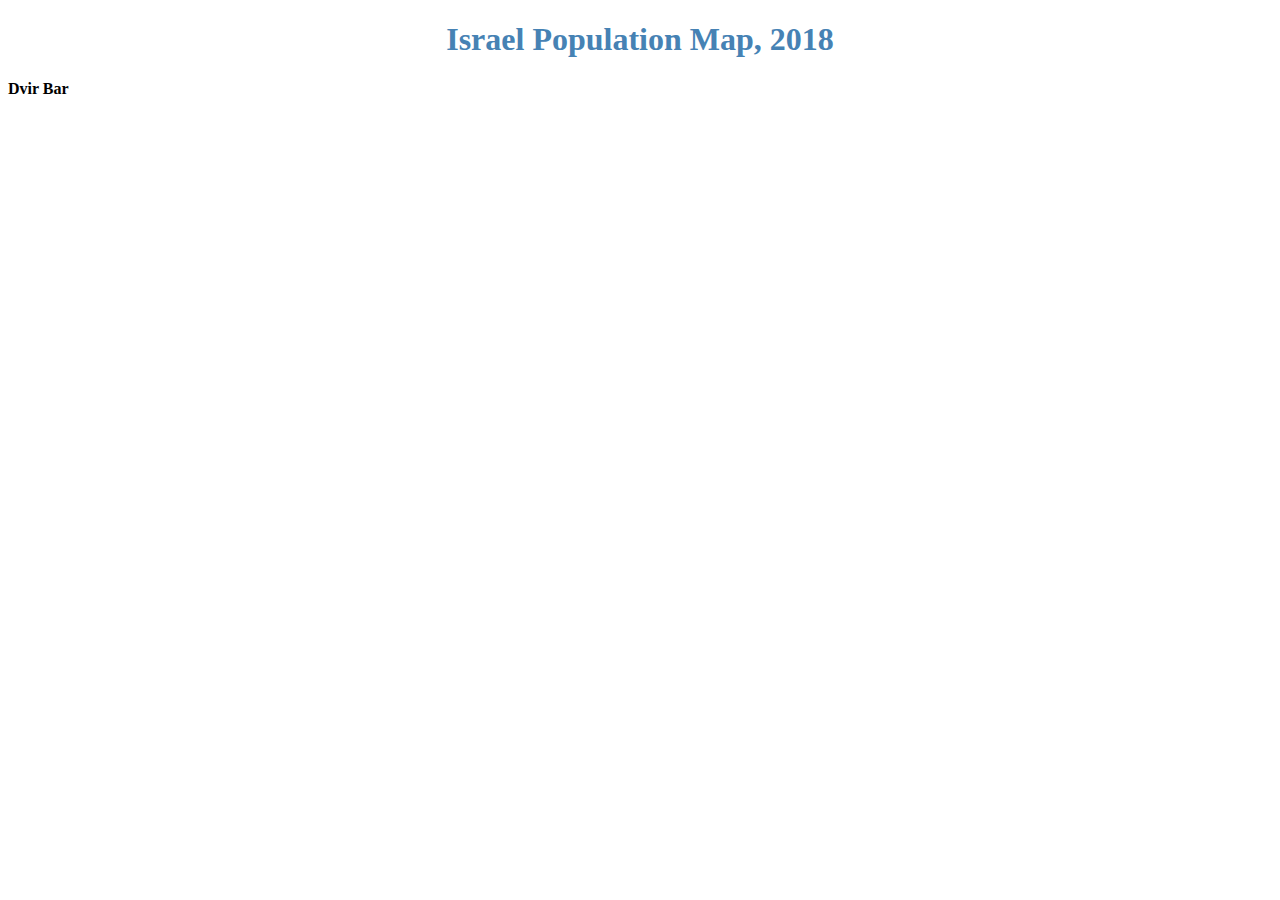
==== index.html @ 68dc2f06 "Rename israelgeo.html to index.html" ====
<!DOCTYPE html>
<html> 
  <head>

    <!-- Meta Tag -->
    <meta charset="utf-8">
    <title> </title>
    <!-- CSS Stylesheet -->
    <link rel="stylesheet" type="text/css" href="israelstyle.css">
    <!-- D3.js Source -->
    <script type= "text/javascript" src="http://d3js.org/d3.v5.min.js"></script>       
  </head>
  <body>
    <h1 style = "text-align:center; color:steelblue"><bold> Israel Population Map, 2018 </bold></h1>
            <script src="topojson.js"></script>
    <script type="text/javascript" src="israel.js"></script>
    <!-- Submission Info -->
    <!--<h4>Created by "Your Name" </h4>-->
      <h4>Dvir Bar</h4>
<!-- sources used are mentioned in the js file     -->
    <!--<h4>Description: r</h4>-->
   
    <!--<h4>Files Submitted:</h4>-->
    
    <!--<ul>

    </ul>-->
      
    <!--<h4> Sources: </h4>-->
      
      
      
  </body>
</html>
---- israelstyle.css ----
path {
stroke: white;
stroke-width: 0.90px;
/*fill: lightblue;*/
}


div.tooltip {
/*    css for the toolip*/
  position: absolute;
  width: 240px;
  height: 100px;
  font: 10px sans-serif;
  background: lightsteelblue;
  border-radius: 8px;
}
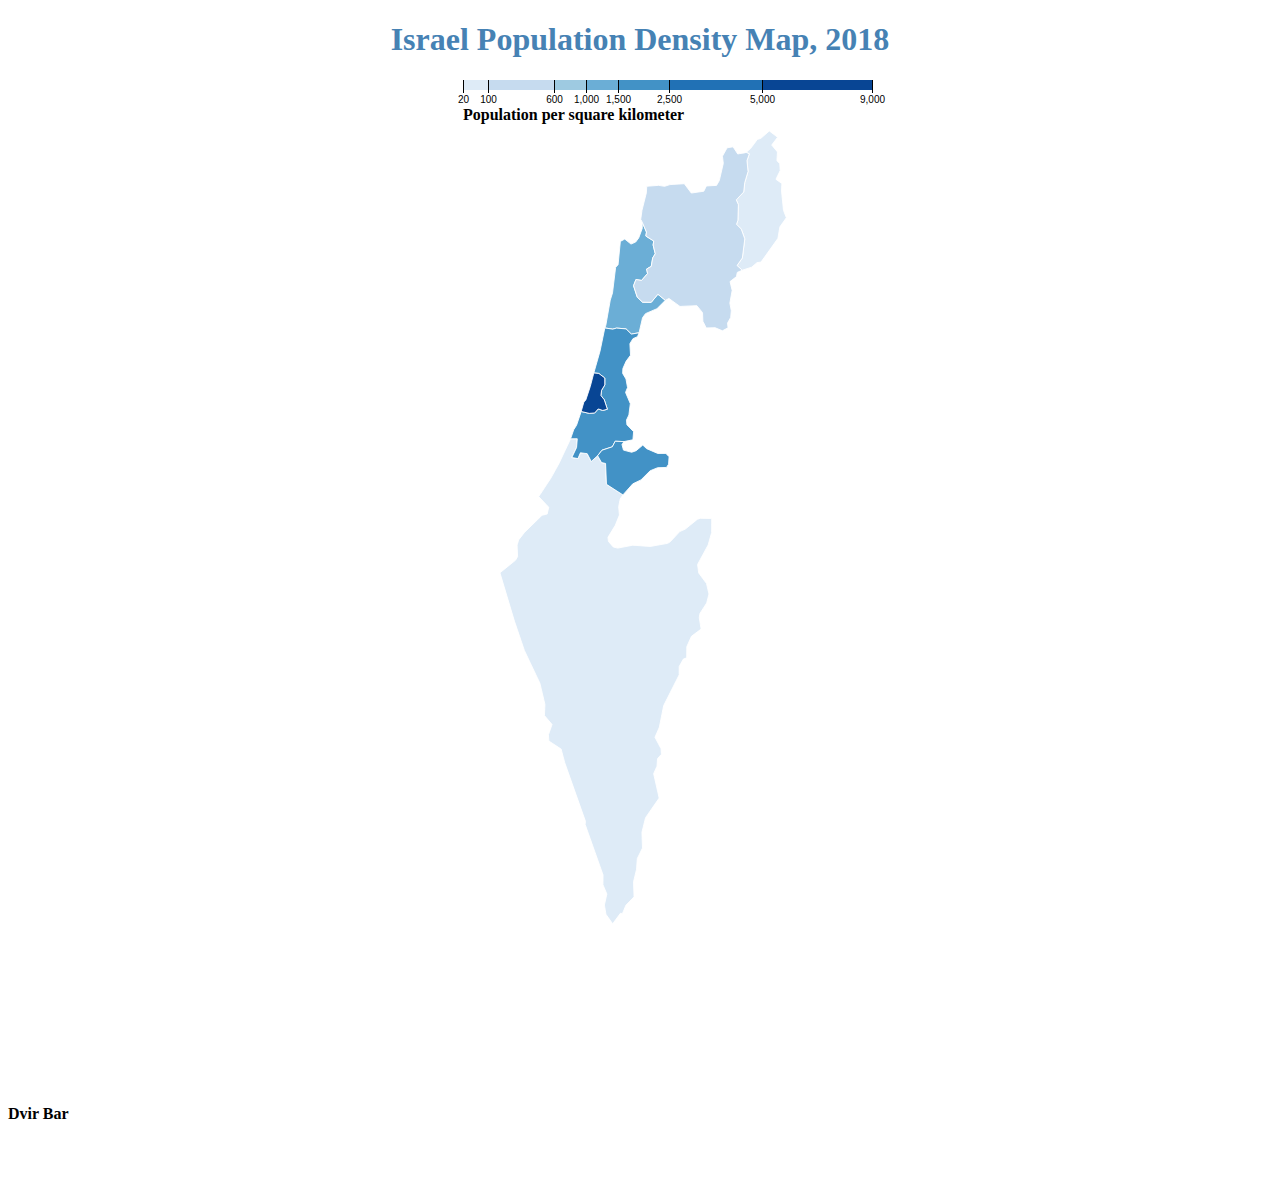
==== commit 58ff67f1: "Update index.html" ====
--- a/index.html
+++ b/index.html
@@ -8,10 +8,11 @@
     <!-- CSS Stylesheet -->
     <link rel="stylesheet" type="text/css" href="israelstyle.css">
     <!-- D3.js Source -->
-    <script type= "text/javascript" src="http://d3js.org/d3.v5.min.js"></script>       
+<!--     <script type= "text/javascript" src="https://d3js.org/d3.v5.min.js"></script> -->
+    <script src="d3.js"></script>
   </head>
   <body>
-    <h1 style = "text-align:center; color:steelblue"><bold> Israel Population Map, 2018 </bold></h1>
+    <h1 style = "text-align:center; color:steelblue"><bold> Israel Population Density Map, 2018 </bold></h1>
             <script src="topojson.js"></script>
     <script type="text/javascript" src="israel.js"></script>
     <!-- Submission Info -->
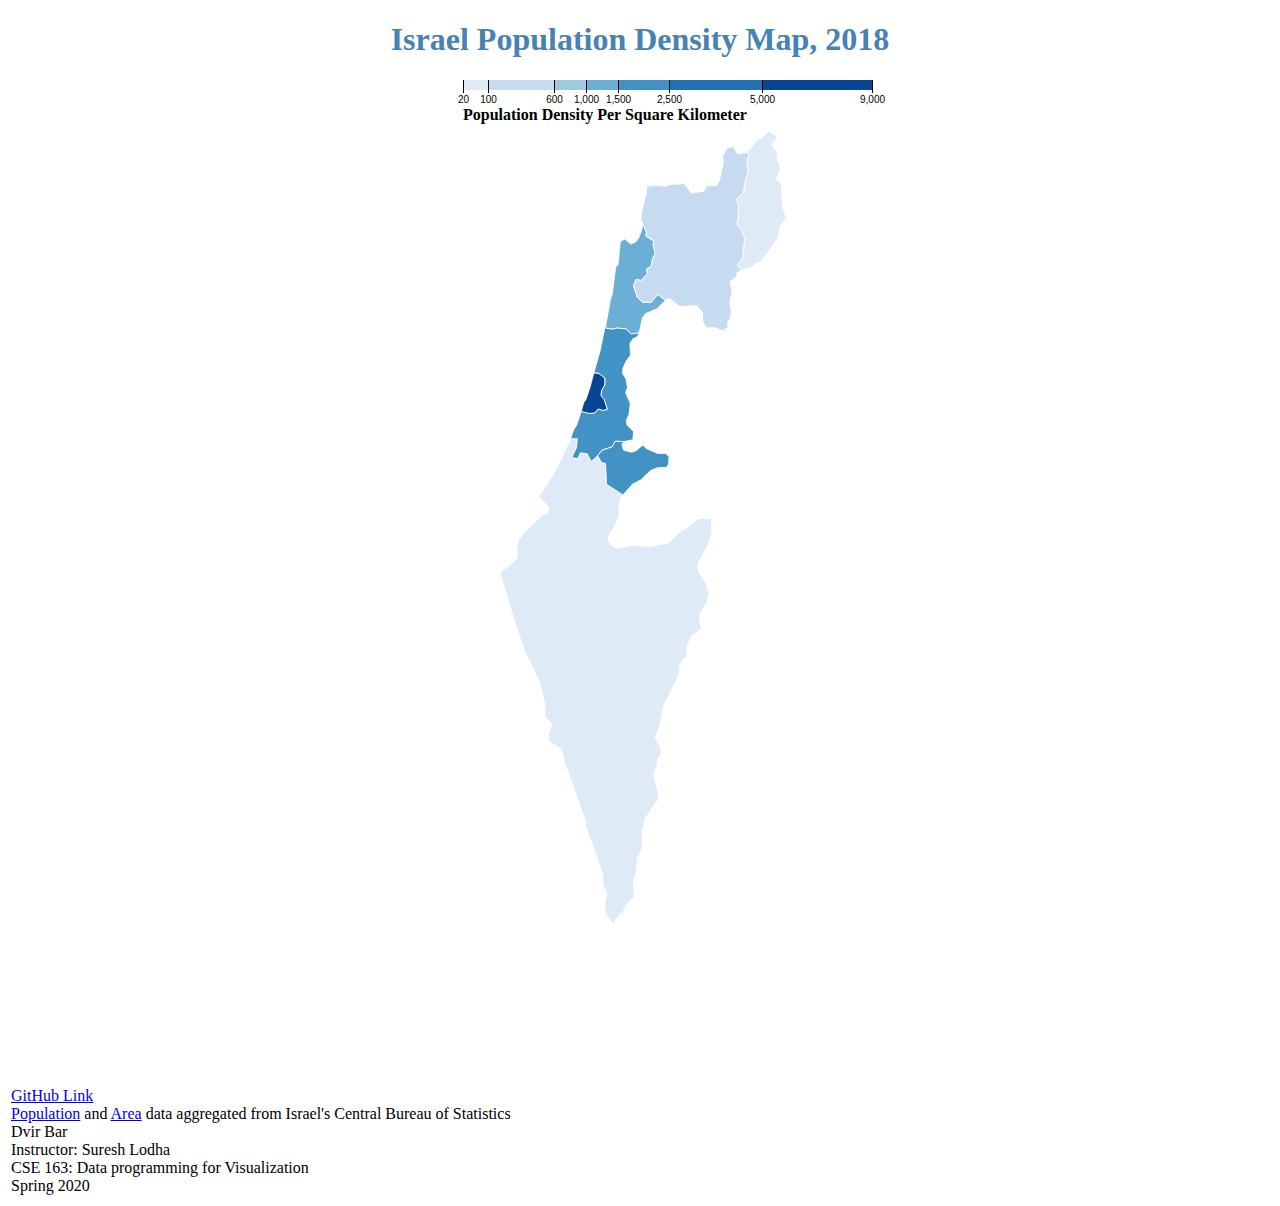
==== commit f60fe108: "Update index.html" ====
--- a/index.html
+++ b/index.html
@@ -15,21 +15,19 @@
     <h1 style = "text-align:center; color:steelblue"><bold> Israel Population Density Map, 2018 </bold></h1>
             <script src="topojson.js"></script>
     <script type="text/javascript" src="israel.js"></script>
-    <!-- Submission Info -->
-    <!--<h4>Created by "Your Name" </h4>-->
-      <h4>Dvir Bar</h4>
-<!-- sources used are mentioned in the js file     -->
-    <!--<h4>Description: r</h4>-->
-   
-    <!--<h4>Files Submitted:</h4>-->
-    
-    <!--<ul>
 
-    </ul>-->
-      
-    <!--<h4> Sources: </h4>-->
-      
-      
+    <table style="width:100%">
+      <tr>
+        <td><a href="https://dvbar.github.io/GeoMapping/">GitHub Link</a><br>
+        <a href="https://www.cbs.gov.il/he/publications/Pages/2019/%D7%90%D7%95%D7%9B%D7%9C%D7%95%D7%A1%D7%99%D7%99%D7%94-%D7%A9%D7%A0%D7%AA%D7%95%D7%9F-%D7%A1%D7%98%D7%98%D7%99%D7%A1%D7%98%D7%99-%D7%9C%D7%99%D7%A9%D7%A8%D7%90%D7%9C-2019-%D7%9E%D7%A1%D7%A4%D7%A8-70.aspx">Population</a> 
+          and <a href="https://www.cbs.gov.il/he/publications/Pages/2019/%D7%92%D7%99%D7%90%D7%95%D7%92%D7%A8%D7%A4%D7%99%D7%94-%D7%A9%D7%A0%D7%AA%D7%95%D7%9F-%D7%A1%D7%98%D7%98%D7%99%D7%A1%D7%98%D7%99-%D7%9C%D7%99%D7%A9%D7%A8%D7%90%D7%9C-2019-%D7%9E%D7%A1%D7%A4%D7%A8-70.aspx">Area</a> 
+          data aggregated from Israel's Central Bureau of Statistics
+         <br>Dvir Bar
+         <br> Instructor: Suresh Lodha
+         <br>CSE 163: Data programming for Visualization
+         <br>Spring 2020</td>
+        </tr>
+    </table>
       
   </body>
 </html>
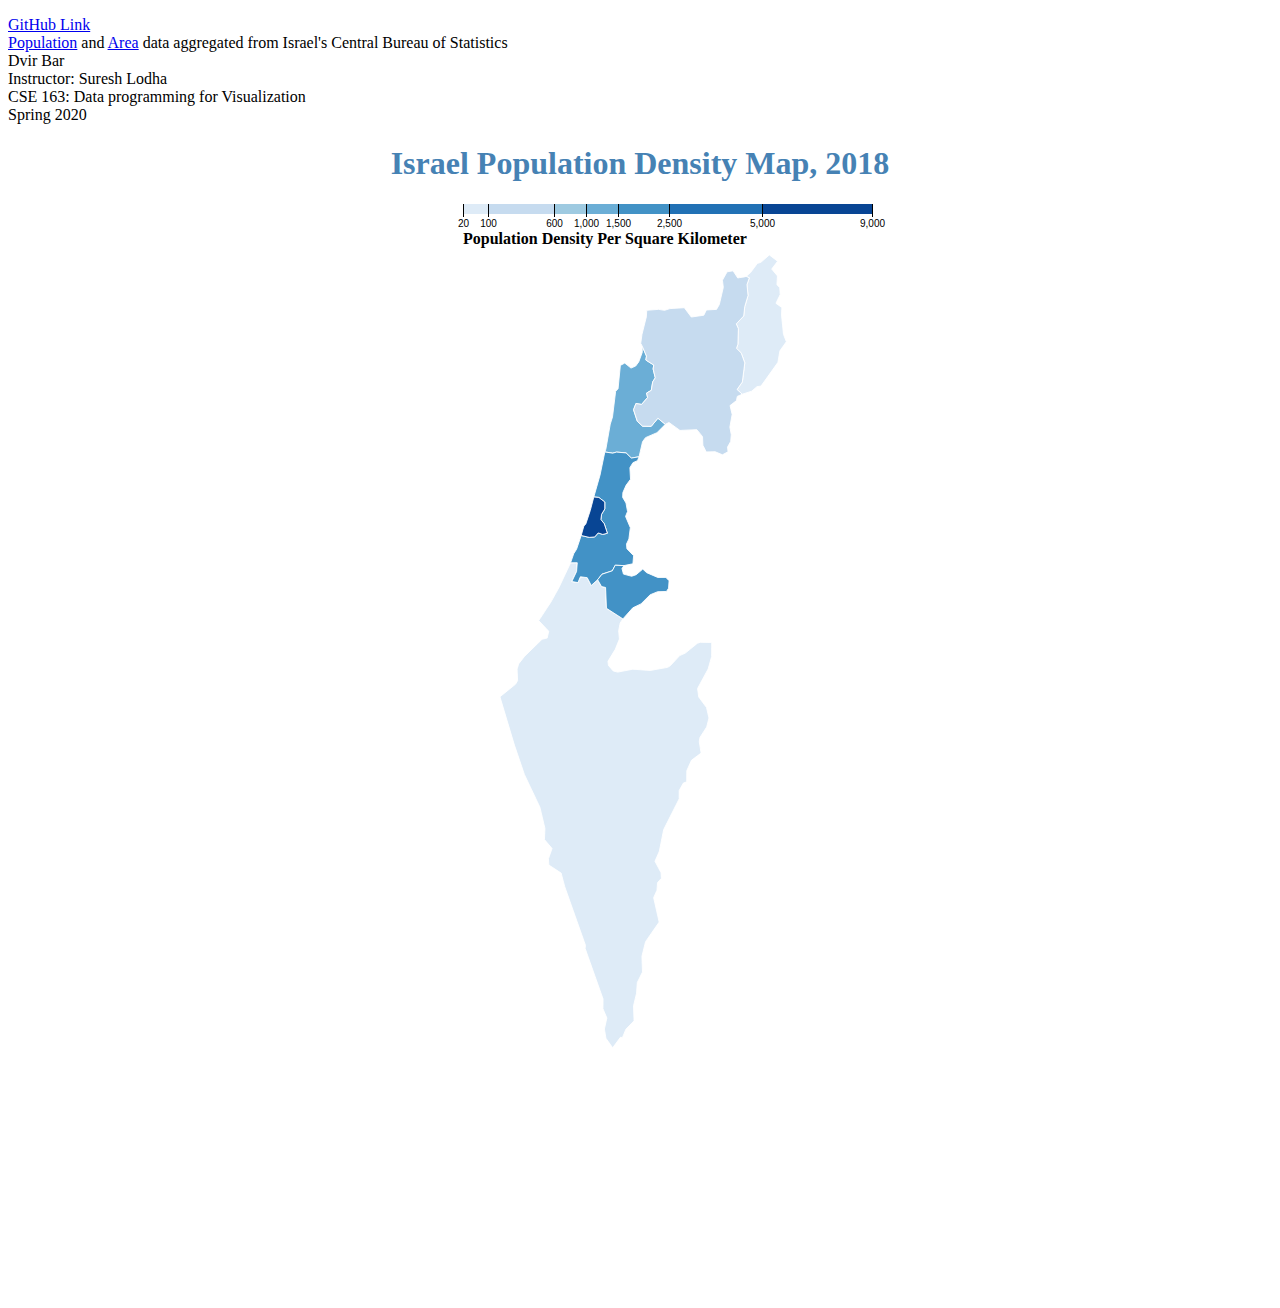
==== commit 3adc4a39: "Update index.html" ====
--- a/index.html
+++ b/index.html
@@ -12,22 +12,22 @@
     <script src="d3.js"></script>
   </head>
   <body>
+    
+   <p><a href="https://dvbar.github.io/GeoMapping/">GitHub Link</a><br>
+    <a href="https://www.cbs.gov.il/he/publications/Pages/2019/%D7%90%D7%95%D7%9B%D7%9C%D7%95%D7%A1%D7%99%D7%99%D7%94-%D7%A9%D7%A0%D7%AA%D7%95%D7%9F-%D7%A1%D7%98%D7%98%D7%99%D7%A1%D7%98%D7%99-%D7%9C%D7%99%D7%A9%D7%A8%D7%90%D7%9C-2019-%D7%9E%D7%A1%D7%A4%D7%A8-70.aspx">Population</a> 
+      and <a href="https://www.cbs.gov.il/he/publications/Pages/2019/%D7%92%D7%99%D7%90%D7%95%D7%92%D7%A8%D7%A4%D7%99%D7%94-%D7%A9%D7%A0%D7%AA%D7%95%D7%9F-%D7%A1%D7%98%D7%98%D7%99%D7%A1%D7%98%D7%99-%D7%9C%D7%99%D7%A9%D7%A8%D7%90%D7%9C-2019-%D7%9E%D7%A1%D7%A4%D7%A8-70.aspx">Area</a> 
+      data aggregated from Israel's Central Bureau of Statistics
+     <br>Dvir Bar
+     <br> Instructor: Suresh Lodha
+     <br>CSE 163: Data programming for Visualization
+     <br>Spring 2020</td>
+    </p>
     <h1 style = "text-align:center; color:steelblue"><bold> Israel Population Density Map, 2018 </bold></h1>
             <script src="topojson.js"></script>
     <script type="text/javascript" src="israel.js"></script>
 
-    <table style="width:100%">
-      <tr>
-        <td><a href="https://dvbar.github.io/GeoMapping/">GitHub Link</a><br>
-        <a href="https://www.cbs.gov.il/he/publications/Pages/2019/%D7%90%D7%95%D7%9B%D7%9C%D7%95%D7%A1%D7%99%D7%99%D7%94-%D7%A9%D7%A0%D7%AA%D7%95%D7%9F-%D7%A1%D7%98%D7%98%D7%99%D7%A1%D7%98%D7%99-%D7%9C%D7%99%D7%A9%D7%A8%D7%90%D7%9C-2019-%D7%9E%D7%A1%D7%A4%D7%A8-70.aspx">Population</a> 
-          and <a href="https://www.cbs.gov.il/he/publications/Pages/2019/%D7%92%D7%99%D7%90%D7%95%D7%92%D7%A8%D7%A4%D7%99%D7%94-%D7%A9%D7%A0%D7%AA%D7%95%D7%9F-%D7%A1%D7%98%D7%98%D7%99%D7%A1%D7%98%D7%99-%D7%9C%D7%99%D7%A9%D7%A8%D7%90%D7%9C-2019-%D7%9E%D7%A1%D7%A4%D7%A8-70.aspx">Area</a> 
-          data aggregated from Israel's Central Bureau of Statistics
-         <br>Dvir Bar
-         <br> Instructor: Suresh Lodha
-         <br>CSE 163: Data programming for Visualization
-         <br>Spring 2020</td>
-        </tr>
-    </table>
+    
+
       
   </body>
 </html>
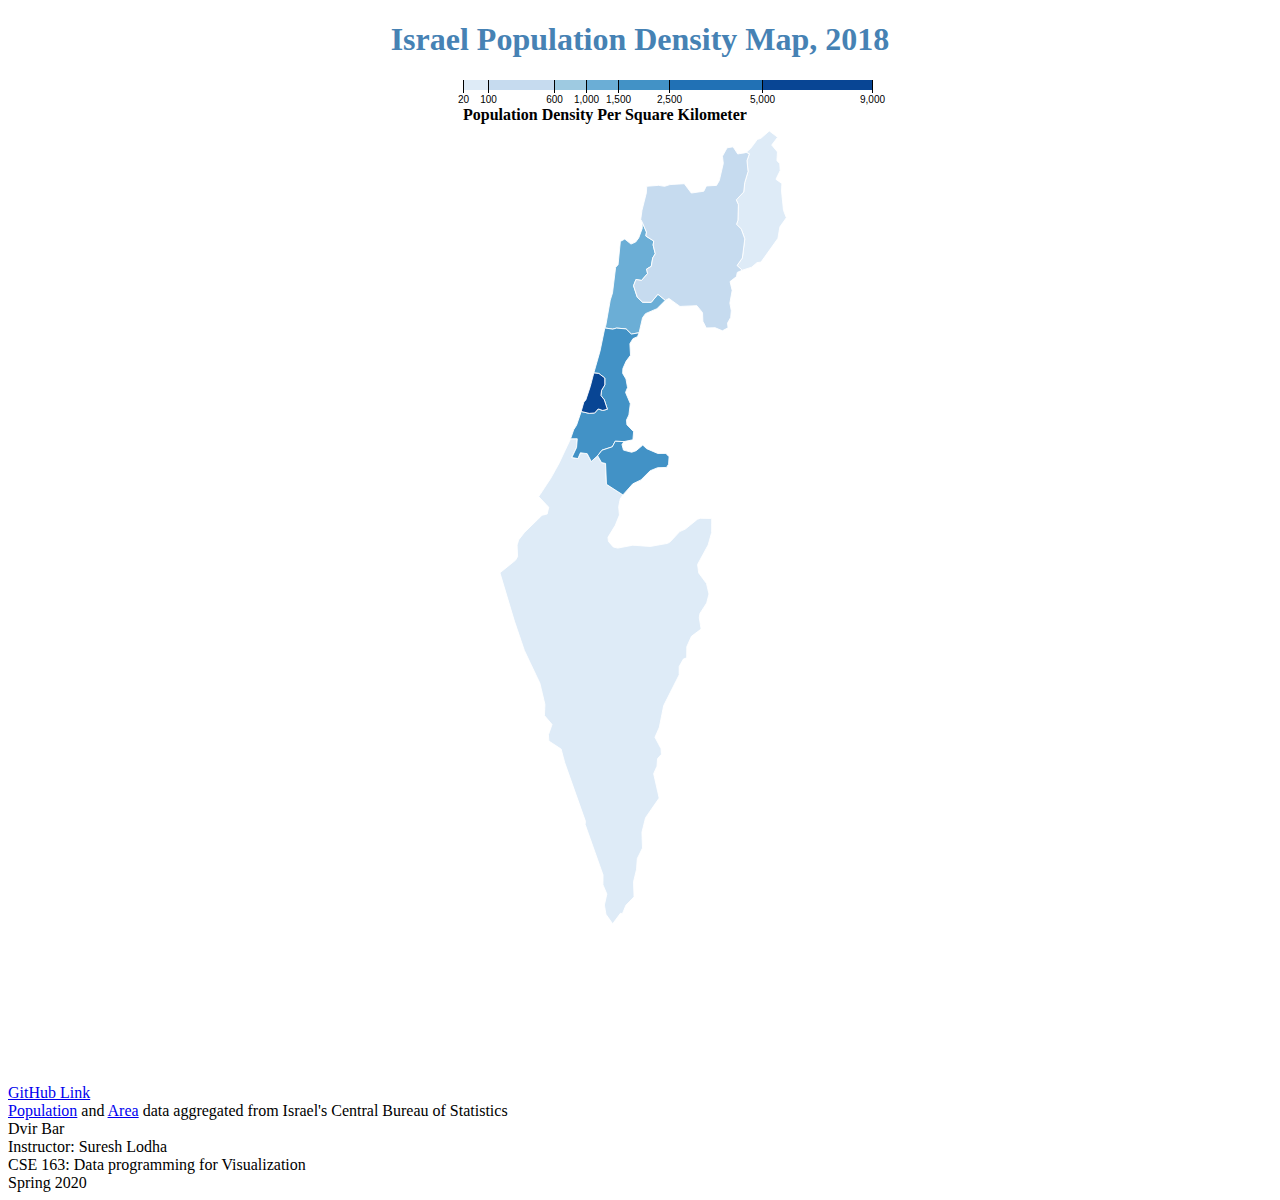
==== commit 886eff75: "Update index.html" ====
--- a/index.html
+++ b/index.html
@@ -13,7 +13,12 @@
   </head>
   <body>
     
-   <p><a href="https://dvbar.github.io/GeoMapping/">GitHub Link</a><br>
+   
+    <h1 style = "text-align:center; color:steelblue"><bold> Israel Population Density Map, 2018 </bold></h1>
+            <script src="topojson.js"></script>
+    <script type="text/javascript" src="israel.js"></script>
+
+    <div><a href="https://dvbar.github.io/GeoMapping/">GitHub Link</a><br>
     <a href="https://www.cbs.gov.il/he/publications/Pages/2019/%D7%90%D7%95%D7%9B%D7%9C%D7%95%D7%A1%D7%99%D7%99%D7%94-%D7%A9%D7%A0%D7%AA%D7%95%D7%9F-%D7%A1%D7%98%D7%98%D7%99%D7%A1%D7%98%D7%99-%D7%9C%D7%99%D7%A9%D7%A8%D7%90%D7%9C-2019-%D7%9E%D7%A1%D7%A4%D7%A8-70.aspx">Population</a> 
       and <a href="https://www.cbs.gov.il/he/publications/Pages/2019/%D7%92%D7%99%D7%90%D7%95%D7%92%D7%A8%D7%A4%D7%99%D7%94-%D7%A9%D7%A0%D7%AA%D7%95%D7%9F-%D7%A1%D7%98%D7%98%D7%99%D7%A1%D7%98%D7%99-%D7%9C%D7%99%D7%A9%D7%A8%D7%90%D7%9C-2019-%D7%9E%D7%A1%D7%A4%D7%A8-70.aspx">Area</a> 
       data aggregated from Israel's Central Bureau of Statistics
@@ -21,12 +26,7 @@
      <br> Instructor: Suresh Lodha
      <br>CSE 163: Data programming for Visualization
      <br>Spring 2020</td>
-    </p>
-    <h1 style = "text-align:center; color:steelblue"><bold> Israel Population Density Map, 2018 </bold></h1>
-            <script src="topojson.js"></script>
-    <script type="text/javascript" src="israel.js"></script>
-
-    
+    </div>
 
       
   </body>
